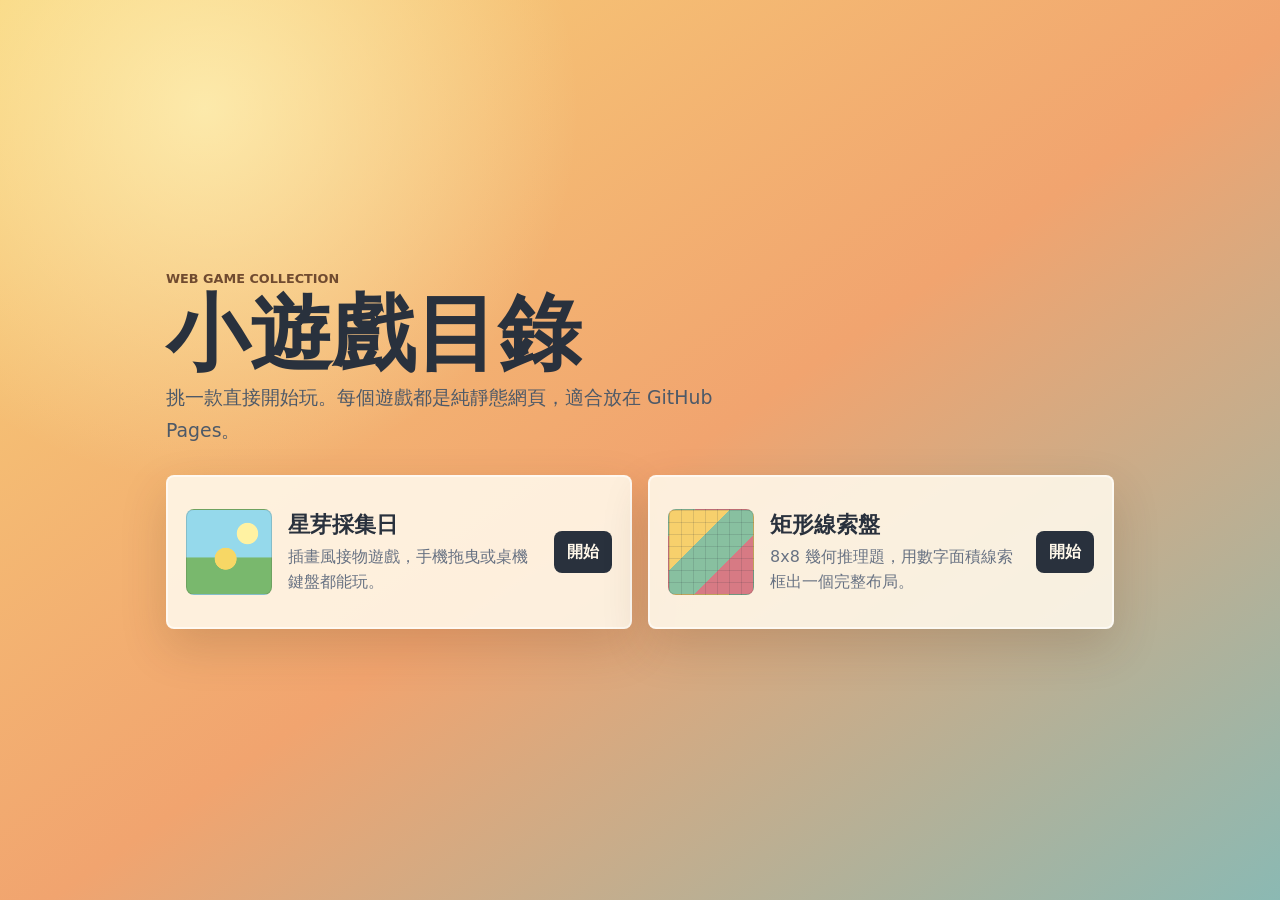
==== index.html @ a94bae93 "Relax rectangle clue puzzle answers" ====
<!doctype html>
<html lang="zh-Hant">
  <head>
    <meta charset="utf-8" />
    <meta name="viewport" content="width=device-width, initial-scale=1, viewport-fit=cover" />
    <meta name="theme-color" content="#f2c45f" />
    <meta name="description" content="可直接在 GitHub Pages 遊玩的網頁小遊戲目錄。" />
    <title>Web Game Collection</title>
    <link rel="stylesheet" href="./styles.css" />
  </head>
  <body>
    <main class="library">
      <header class="intro">
        <p class="eyebrow">Web Game Collection</p>
        <h1>小遊戲目錄</h1>
        <p>挑一款直接開始玩。每個遊戲都是純靜態網頁，適合放在 GitHub Pages。</p>
      </header>

      <section class="game-list" aria-label="遊戲列表">
        <a class="game-card sprout" href="./games/star-sprout/">
          <span class="card-art" aria-hidden="true"></span>
          <span class="card-copy">
            <strong>星芽採集日</strong>
            <span>插畫風接物遊戲，手機拖曳或桌機鍵盤都能玩。</span>
          </span>
          <span class="card-action">開始</span>
        </a>

        <a class="game-card rect" href="./games/rect-clues/">
          <span class="card-art" aria-hidden="true"></span>
          <span class="card-copy">
            <strong>矩形線索盤</strong>
            <span>8x8 幾何推理題，用數字面積線索框出一個完整布局。</span>
          </span>
          <span class="card-action">開始</span>
        </a>
      </section>
    </main>
  </body>
</html>
---- styles.css ----
:root {
  color-scheme: light;
  --ink: #29313d;
  --muted: #687283;
  --paper: #fff8ea;
  --line: rgba(54, 45, 30, 0.16);
  --shadow: rgba(80, 52, 28, 0.18);
}

* {
  box-sizing: border-box;
}

body {
  min-height: 100dvh;
  margin: 0;
  background:
    radial-gradient(circle at 16% 12%, rgba(255, 247, 191, 0.72), transparent 28%),
    linear-gradient(145deg, #f8d277 0%, #f1a46f 52%, #8bb9b3 100%);
  color: var(--ink);
  font-family:
    "Microsoft JhengHei",
    "PingFang TC",
    "Noto Sans TC",
    system-ui,
    sans-serif;
}

.library {
  display: grid;
  align-content: center;
  width: min(100%, 980px);
  min-height: 100dvh;
  margin-inline: auto;
  padding: max(24px, env(safe-area-inset-top)) max(16px, env(safe-area-inset-right))
    max(24px, env(safe-area-inset-bottom)) max(16px, env(safe-area-inset-left));
  gap: 28px;
}

.intro {
  display: grid;
  gap: 8px;
}

.eyebrow {
  margin: 0;
  color: #704b30;
  font-size: 0.8rem;
  font-weight: 900;
  letter-spacing: 0;
  text-transform: uppercase;
}

h1 {
  margin: 0;
  font-size: clamp(2.1rem, 9vw, 5.2rem);
  line-height: 0.95;
}

.intro p:last-child {
  max-width: 620px;
  margin: 0;
  color: #4d5968;
  font-size: clamp(1rem, 2.5vw, 1.18rem);
  line-height: 1.75;
}

.game-list {
  display: grid;
  grid-template-columns: repeat(2, minmax(0, 1fr));
  gap: 16px;
}

.game-card {
  display: grid;
  grid-template-columns: 86px minmax(0, 1fr) auto;
  align-items: center;
  min-height: 154px;
  gap: 16px;
  padding: 18px;
  border: 2px solid rgba(255, 255, 255, 0.58);
  border-radius: 8px;
  background: rgba(255, 250, 236, 0.88);
  box-shadow: 0 18px 46px var(--shadow);
  color: inherit;
  text-decoration: none;
  transition:
    transform 160ms ease,
    box-shadow 160ms ease;
}

.game-card:hover {
  transform: translateY(-3px);
  box-shadow: 0 24px 56px rgba(80, 52, 28, 0.23);
}

.card-art {
  width: 86px;
  height: 86px;
  border-radius: 8px;
  border: 1px solid var(--line);
}

.sprout .card-art {
  background:
    radial-gradient(circle at 72% 28%, #fff2a2 0 12%, transparent 13%),
    radial-gradient(circle at 46% 58%, #f7d765 0 16%, transparent 17%),
    radial-gradient(circle at 52% 58%, #58b783 0 8%, transparent 9%),
    linear-gradient(180deg, #95d9eb 0 56%, #79b86d 57% 100%);
}

.rect .card-art {
  background:
    linear-gradient(90deg, rgba(41, 49, 61, 0.14) 1px, transparent 1px),
    linear-gradient(rgba(41, 49, 61, 0.14) 1px, transparent 1px),
    linear-gradient(135deg, #f7d06c 0 36%, #88c0a0 36% 65%, #d77a84 65% 100%);
  background-size:
    12px 12px,
    12px 12px,
    100% 100%;
}

.card-copy {
  display: grid;
  min-width: 0;
  gap: 6px;
}

.card-copy strong {
  font-size: 1.35rem;
}

.card-copy span {
  color: var(--muted);
  line-height: 1.55;
}

.card-action {
  display: inline-grid;
  min-width: 58px;
  min-height: 42px;
  place-items: center;
  border-radius: 8px;
  background: var(--ink);
  color: #fff8ea;
  font-weight: 900;
}

@media (max-width: 760px) {
  .library {
    align-content: start;
  }

  .game-list {
    grid-template-columns: 1fr;
  }

  .game-card {
    grid-template-columns: 74px minmax(0, 1fr);
    min-height: 136px;
  }

  .card-art {
    width: 74px;
    height: 74px;
  }

  .card-action {
    grid-column: 1 / -1;
  }
}
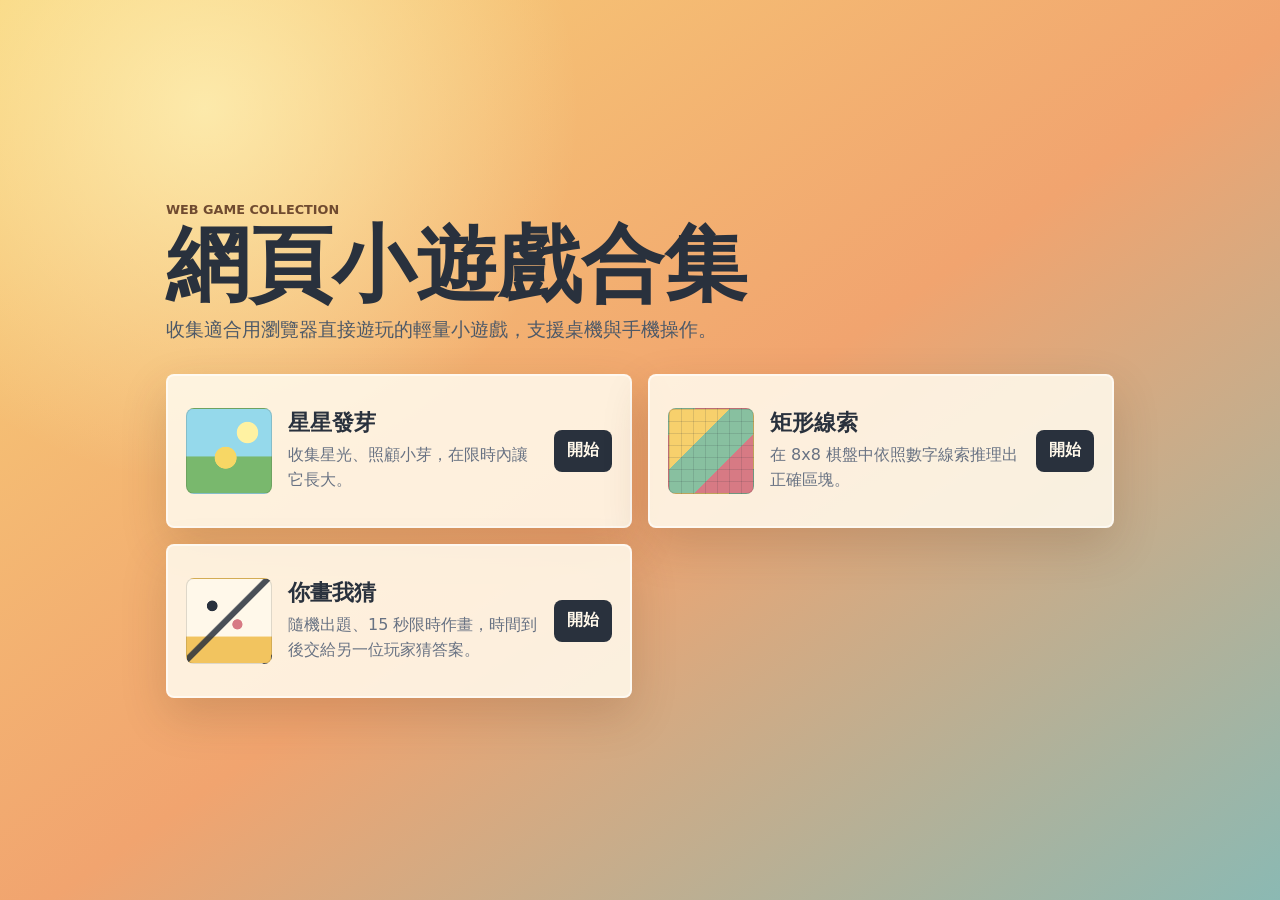
==== commit dadc2320: "Add draw and guess game" ====
--- a/index.html
+++ b/index.html
@@ -1,10 +1,10 @@
-<!doctype html>
+﻿<!doctype html>
 <html lang="zh-Hant">
   <head>
     <meta charset="utf-8" />
     <meta name="viewport" content="width=device-width, initial-scale=1, viewport-fit=cover" />
     <meta name="theme-color" content="#f2c45f" />
-    <meta name="description" content="可直接在 GitHub Pages 遊玩的網頁小遊戲目錄。" />
+    <meta name="description" content="部署在 GitHub Pages 的網頁小遊戲合集。" />
     <title>Web Game Collection</title>
     <link rel="stylesheet" href="./styles.css" />
   </head>
@@ -12,16 +12,16 @@
     <main class="library">
       <header class="intro">
         <p class="eyebrow">Web Game Collection</p>
-        <h1>小遊戲目錄</h1>
-        <p>挑一款直接開始玩。每個遊戲都是純靜態網頁，適合放在 GitHub Pages。</p>
+        <h1>網頁小遊戲合集</h1>
+        <p>收集適合用瀏覽器直接遊玩的輕量小遊戲，支援桌機與手機操作。</p>
       </header>
 
       <section class="game-list" aria-label="遊戲列表">
         <a class="game-card sprout" href="./games/star-sprout/">
           <span class="card-art" aria-hidden="true"></span>
           <span class="card-copy">
-            <strong>星芽採集日</strong>
-            <span>插畫風接物遊戲，手機拖曳或桌機鍵盤都能玩。</span>
+            <strong>星星發芽</strong>
+            <span>收集星光、照顧小芽，在限時內讓它長大。</span>
           </span>
           <span class="card-action">開始</span>
         </a>
@@ -29,8 +29,17 @@
         <a class="game-card rect" href="./games/rect-clues/">
           <span class="card-art" aria-hidden="true"></span>
           <span class="card-copy">
-            <strong>矩形線索盤</strong>
-            <span>8x8 幾何推理題，用數字面積線索框出一個完整布局。</span>
+            <strong>矩形線索</strong>
+            <span>在 8x8 棋盤中依照數字線索推理出正確區塊。</span>
+          </span>
+          <span class="card-action">開始</span>
+        </a>
+
+        <a class="game-card draw" href="./games/draw-guess/">
+          <span class="card-art" aria-hidden="true"></span>
+          <span class="card-copy">
+            <strong>你畫我猜</strong>
+            <span>隨機出題、15 秒限時作畫，時間到後交給另一位玩家猜答案。</span>
           </span>
           <span class="card-action">開始</span>
         </a>
--- a/styles.css
+++ b/styles.css
@@ -1,4 +1,4 @@
-:root {
+﻿:root {
   color-scheme: light;
   --ink: #29313d;
   --muted: #687283;
@@ -169,3 +169,12 @@
     grid-column: 1 / -1;
   }
 }
+
+
+.draw .card-art {
+  background:
+    radial-gradient(circle at 30% 32%, #29313d 0 6%, transparent 7%),
+    radial-gradient(circle at 60% 54%, #d77a84 0 7%, transparent 8%),
+    linear-gradient(135deg, transparent 0 45%, rgba(41, 49, 61, 0.85) 46% 50%, transparent 51% 100%),
+    linear-gradient(180deg, #fff8ea 0 68%, #f2c45f 69% 100%);
+}
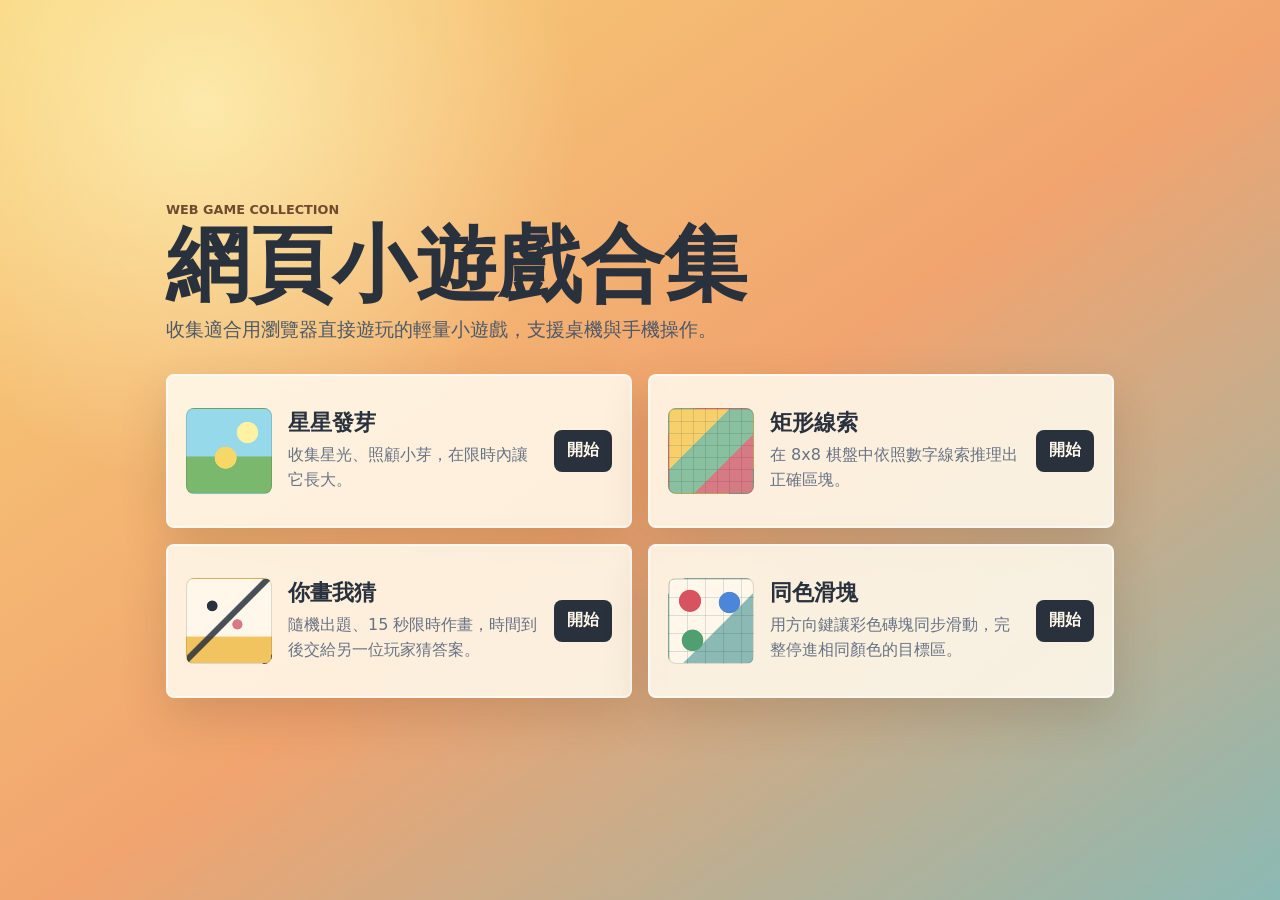
==== commit bf8a6a95: "Add color slide puzzle game" ====
--- a/index.html
+++ b/index.html
@@ -43,6 +43,15 @@
           </span>
           <span class="card-action">開始</span>
         </a>
+
+        <a class="game-card slide" href="./games/color-slide/">
+          <span class="card-art" aria-hidden="true"></span>
+          <span class="card-copy">
+            <strong>同色滑塊</strong>
+            <span>用方向鍵讓彩色磚塊同步滑動，完整停進相同顏色的目標區。</span>
+          </span>
+          <span class="card-action">開始</span>
+        </a>
       </section>
     </main>
   </body>
--- a/styles.css
+++ b/styles.css
@@ -178,3 +178,20 @@
     linear-gradient(135deg, transparent 0 45%, rgba(41, 49, 61, 0.85) 46% 50%, transparent 51% 100%),
     linear-gradient(180deg, #fff8ea 0 68%, #f2c45f 69% 100%);
 }
+
+.slide .card-art {
+  background:
+    radial-gradient(circle at 25% 26%, #d9525f 0 12%, transparent 13%),
+    radial-gradient(circle at 72% 28%, #4b86d9 0 12%, transparent 13%),
+    radial-gradient(circle at 28% 73%, #4f9f70 0 12%, transparent 13%),
+    linear-gradient(90deg, rgba(41, 49, 61, 0.14) 1px, transparent 1px),
+    linear-gradient(rgba(41, 49, 61, 0.14) 1px, transparent 1px),
+    linear-gradient(135deg, #fff8ea 0 58%, #8bb9b3 59% 100%);
+  background-size:
+    100% 100%,
+    100% 100%,
+    100% 100%,
+    18px 18px,
+    18px 18px,
+    100% 100%;
+}
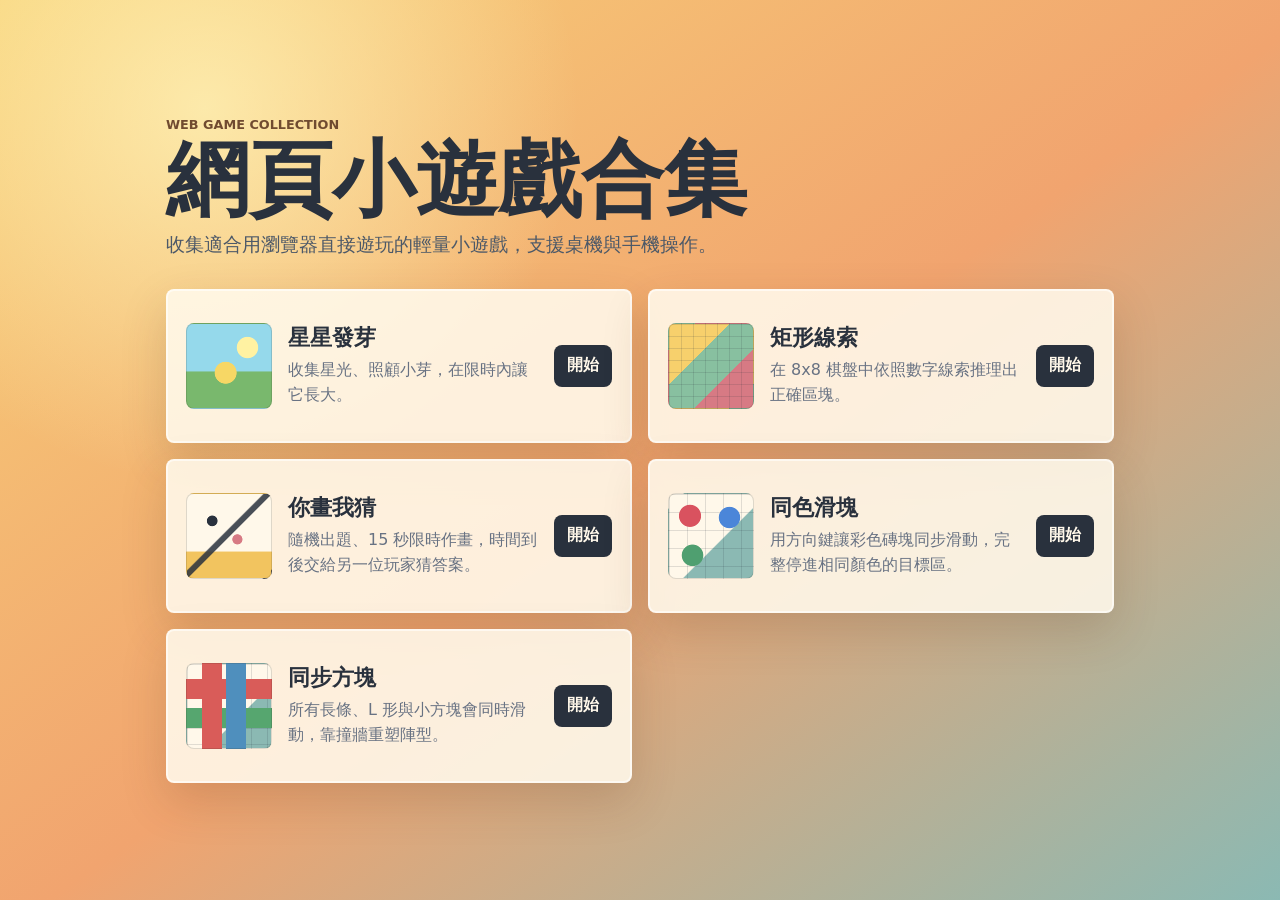
==== commit 8c2c7e39: "新增sync-blocks" ====
--- a/index.html
+++ b/index.html
@@ -52,6 +52,15 @@
           </span>
           <span class="card-action">開始</span>
         </a>
+
+        <a class="game-card sync" href="./games/sync-blocks/">
+          <span class="card-art" aria-hidden="true"></span>
+          <span class="card-copy">
+            <strong>同步方塊</strong>
+            <span>所有長條、L 形與小方塊會同時滑動，靠撞牆重塑陣型。</span>
+          </span>
+          <span class="card-action">開始</span>
+        </a>
       </section>
     </main>
   </body>
--- a/styles.css
+++ b/styles.css
@@ -195,3 +195,22 @@
     18px 18px,
     100% 100%;
 }
+
+.sync .card-art {
+  background:
+    linear-gradient(90deg, transparent 0 18%, #d95c59 18% 42%, transparent 42% 100%),
+    linear-gradient(90deg, transparent 0 46%, #4f8fbd 46% 70%, transparent 70% 100%),
+    linear-gradient(180deg, transparent 0 18%, #d95c59 18% 42%, transparent 42% 100%),
+    linear-gradient(180deg, transparent 0 52%, #56a66f 52% 76%, transparent 76% 100%),
+    linear-gradient(90deg, rgba(41, 49, 61, 0.14) 1px, transparent 1px),
+    linear-gradient(rgba(41, 49, 61, 0.14) 1px, transparent 1px),
+    linear-gradient(135deg, #fff8ea 0 62%, #8bb9b3 63% 100%);
+  background-size:
+    100% 100%,
+    100% 100%,
+    100% 100%,
+    100% 100%,
+    16px 16px,
+    16px 16px,
+    100% 100%;
+}
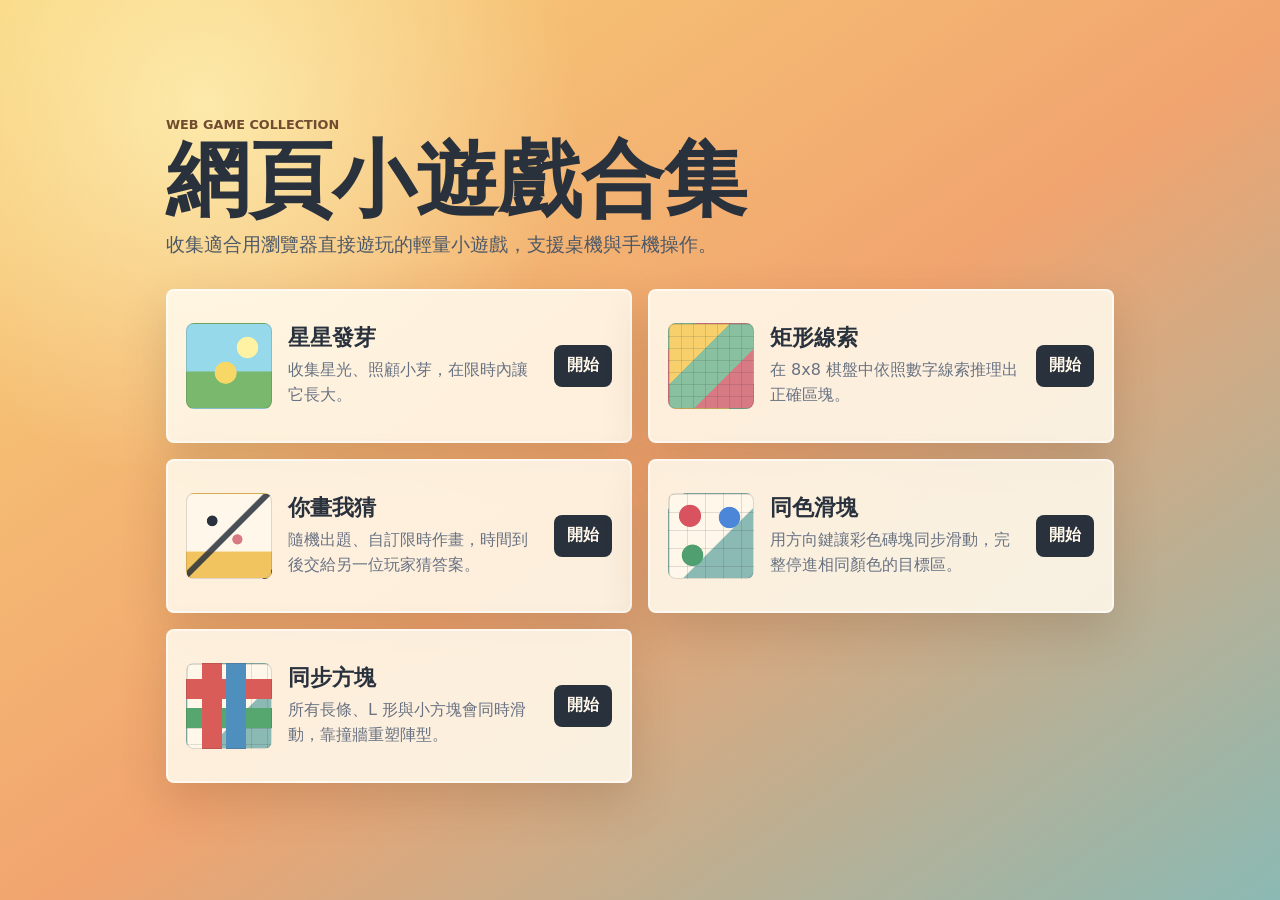
==== commit 420e64f7: "Fix draw guess round settings" ====
--- a/index.html
+++ b/index.html
@@ -39,7 +39,7 @@
           <span class="card-art" aria-hidden="true"></span>
           <span class="card-copy">
             <strong>你畫我猜</strong>
-            <span>隨機出題、15 秒限時作畫，時間到後交給另一位玩家猜答案。</span>
+            <span>隨機出題、自訂限時作畫，時間到後交給另一位玩家猜答案。</span>
           </span>
           <span class="card-action">開始</span>
         </a>
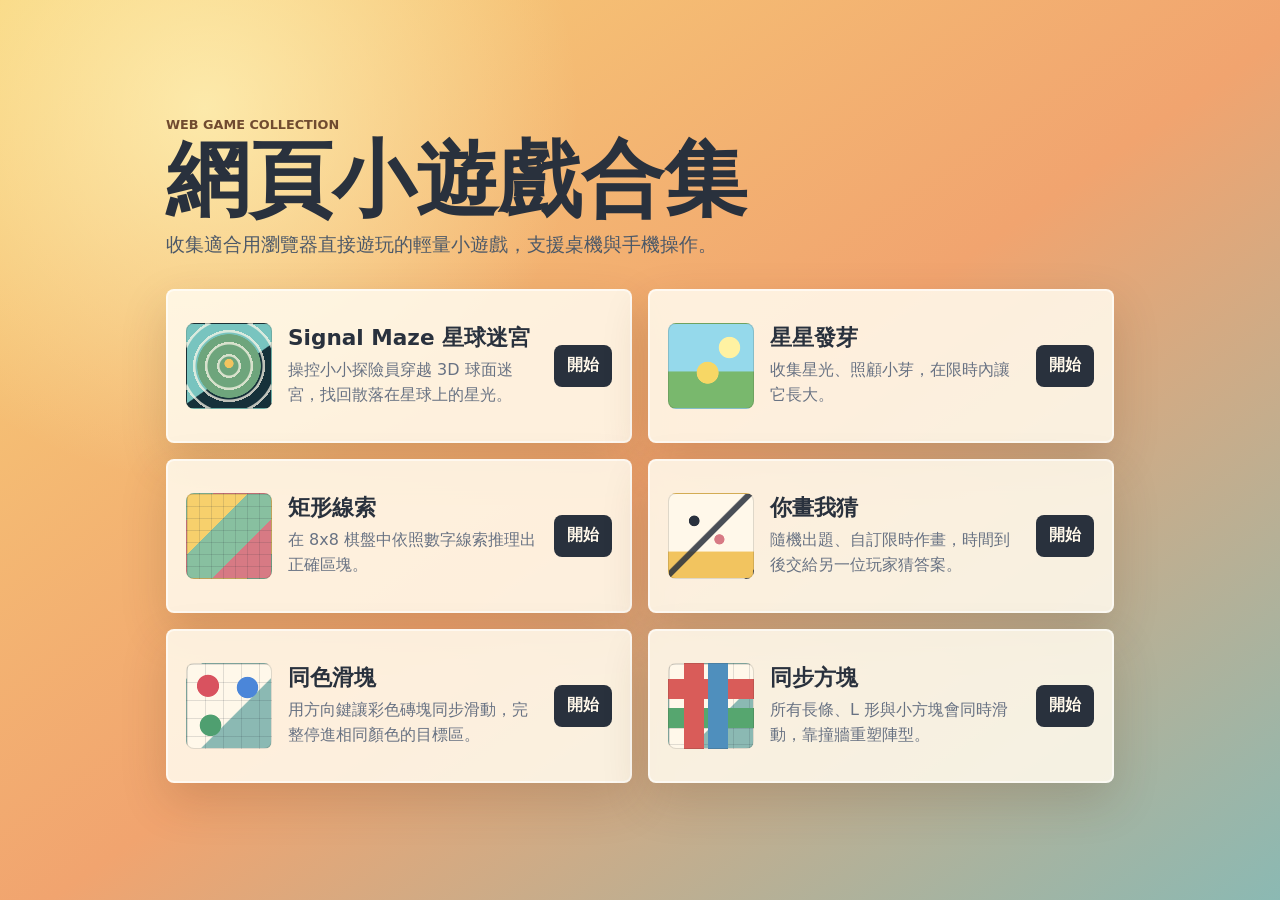
==== commit 5fa95a50: "Add Signal Maze planet exploration game" ====
--- a/index.html
+++ b/index.html
@@ -17,6 +17,15 @@
       </header>
 
       <section class="game-list" aria-label="遊戲列表">
+        <a class="game-card signal" href="./games/signal-maze/">
+          <span class="card-art" aria-hidden="true"></span>
+          <span class="card-copy">
+            <strong>Signal Maze 星球迷宮</strong>
+            <span>操控小小探險員穿越 3D 球面迷宮，找回散落在星球上的星光。</span>
+          </span>
+          <span class="card-action">開始</span>
+        </a>
+
         <a class="game-card sprout" href="./games/star-sprout/">
           <span class="card-art" aria-hidden="true"></span>
           <span class="card-copy">
--- a/styles.css
+++ b/styles.css
@@ -196,6 +196,14 @@
     100% 100%;
 }
 
+.signal .card-art {
+  background:
+    radial-gradient(circle at 50% 47%, #f2c45f 0 7%, transparent 8%),
+    repeating-radial-gradient(circle at 50% 50%, transparent 0 9px, rgba(255, 248, 234, 0.72) 10px 12px),
+    radial-gradient(circle at 50% 50%, #6ea57c 0 53%, transparent 54%),
+    linear-gradient(145deg, #78c4bf 0 55%, #16313a 56% 100%);
+}
+
 .sync .card-art {
   background:
     linear-gradient(90deg, transparent 0 18%, #d95c59 18% 42%, transparent 42% 100%),
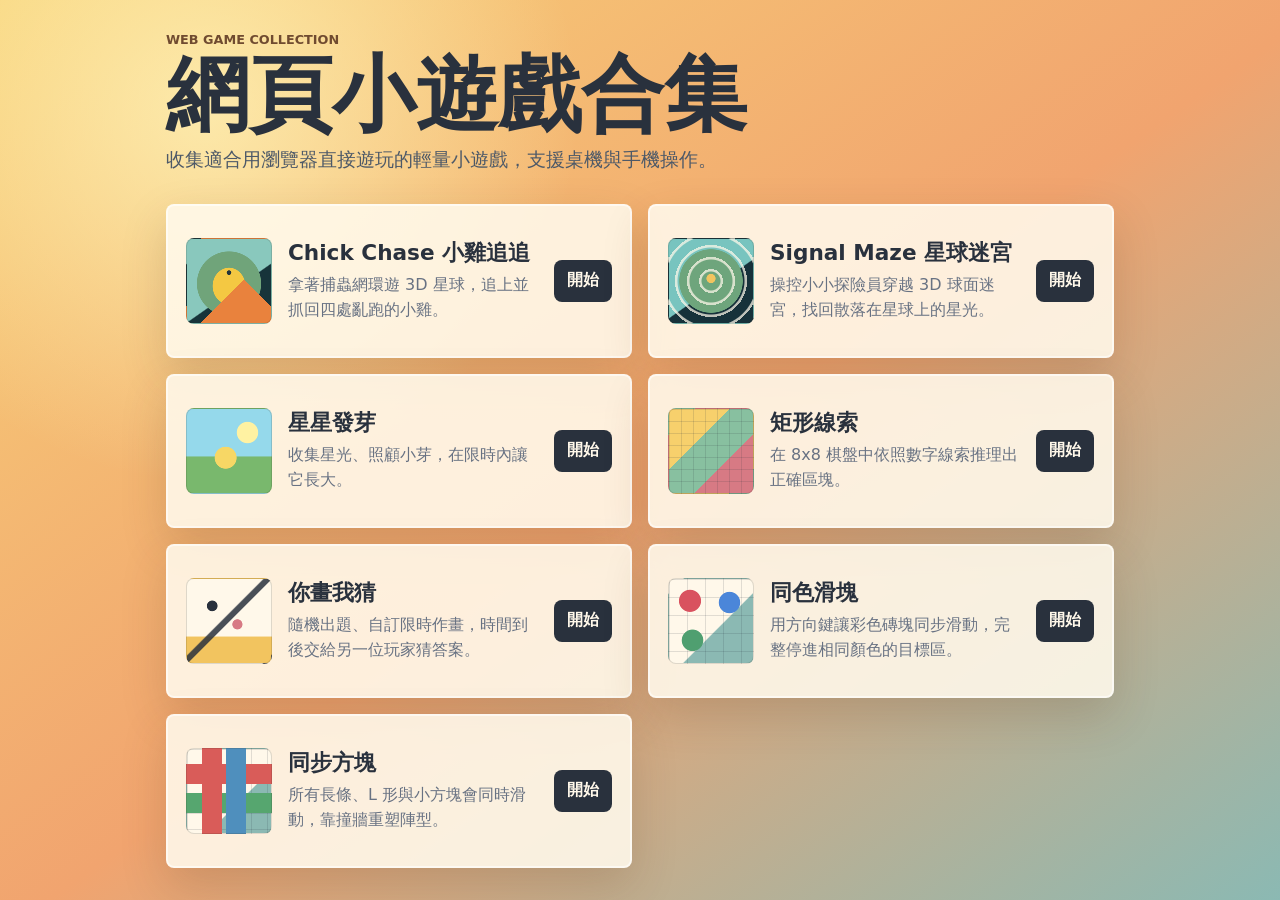
==== commit 03193108: "feat: add Chick Chase game with continuous sphere movement, camera-relative controls, and home page " ====
--- a/index.html
+++ b/index.html
@@ -17,6 +17,15 @@
       </header>
 
       <section class="game-list" aria-label="遊戲列表">
+        <a class="game-card chick" href="./games/chick-chase/">
+          <span class="card-art" aria-hidden="true"></span>
+          <span class="card-copy">
+            <strong>Chick Chase 小雞追追</strong>
+            <span>拿著捕蟲網環遊 3D 星球，追上並抓回四處亂跑的小雞。</span>
+          </span>
+          <span class="card-action">開始</span>
+        </a>
+
         <a class="game-card signal" href="./games/signal-maze/">
           <span class="card-art" aria-hidden="true"></span>
           <span class="card-copy">
--- a/styles.css
+++ b/styles.css
@@ -204,6 +204,15 @@
     linear-gradient(145deg, #78c4bf 0 55%, #16313a 56% 100%);
 }
 
+.chick .card-art {
+  background:
+    radial-gradient(circle at 50% 40%, #24343a 0 3%, transparent 4%),
+    conic-gradient(from 45deg at 68% 48%, transparent 0 25%, #e9823d 0 50%, transparent 0) 0 0/100% 100%,
+    radial-gradient(ellipse at 50% 56%, #f4c842 0 27%, transparent 28%),
+    radial-gradient(circle at 50% 53%, #70a47a 0 52%, transparent 53%),
+    linear-gradient(145deg, #89c8bd 0 58%, #17343a 59% 100%);
+}
+
 .sync .card-art {
   background:
     linear-gradient(90deg, transparent 0 18%, #d95c59 18% 42%, transparent 42% 100%),
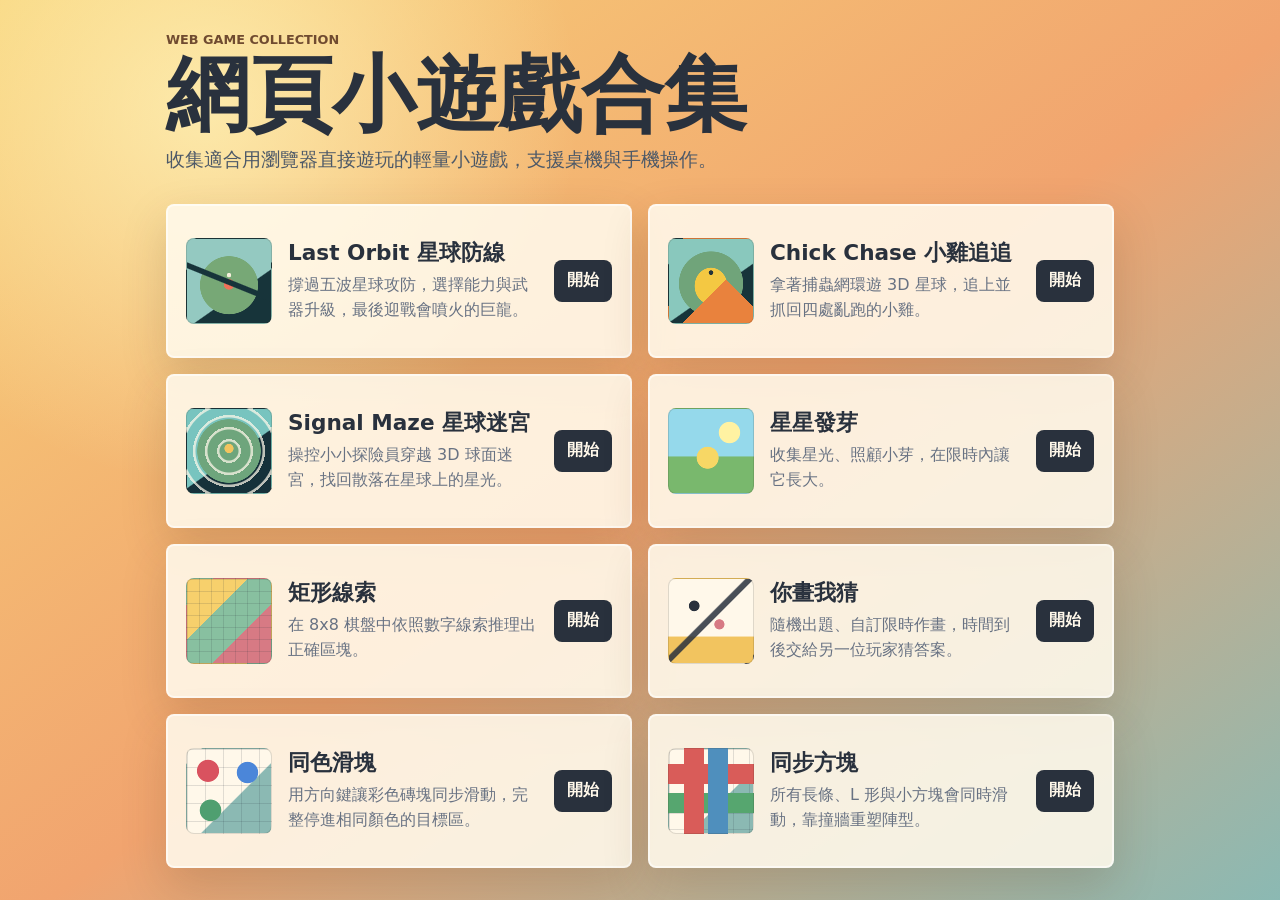
==== commit c24a70c4: "Add five-wave Last Orbit campaign" ====
--- a/index.html
+++ b/index.html
@@ -17,6 +17,15 @@
       </header>
 
       <section class="game-list" aria-label="遊戲列表">
+        <a class="game-card orbit" href="./games/last-orbit/">
+          <span class="card-art" aria-hidden="true"></span>
+          <span class="card-copy">
+            <strong>Last Orbit 星球防線</strong>
+            <span>撐過五波星球攻防，選擇能力與武器升級，最後迎戰會噴火的巨龍。</span>
+          </span>
+          <span class="card-action">開始</span>
+        </a>
+
         <a class="game-card chick" href="./games/chick-chase/">
           <span class="card-art" aria-hidden="true"></span>
           <span class="card-copy">
--- a/styles.css
+++ b/styles.css
@@ -213,6 +213,15 @@
     linear-gradient(145deg, #89c8bd 0 58%, #17343a 59% 100%);
 }
 
+.orbit .card-art {
+  background:
+    radial-gradient(circle at 50% 43%, #f6f0dc 0 3%, transparent 4%),
+    linear-gradient(22deg, transparent 0 46%, #17343a 47% 51%, transparent 52%) 0 0 / 100% 100%,
+    radial-gradient(circle at 50% 54%, #ef7259 0 8%, transparent 9%),
+    radial-gradient(circle at 50% 55%, #77a876 0 46%, transparent 47%),
+    linear-gradient(145deg, #94c9c1 0 62%, #17343a 63% 100%);
+}
+
 .sync .card-art {
   background:
     linear-gradient(90deg, transparent 0 18%, #d95c59 18% 42%, transparent 42% 100%),
